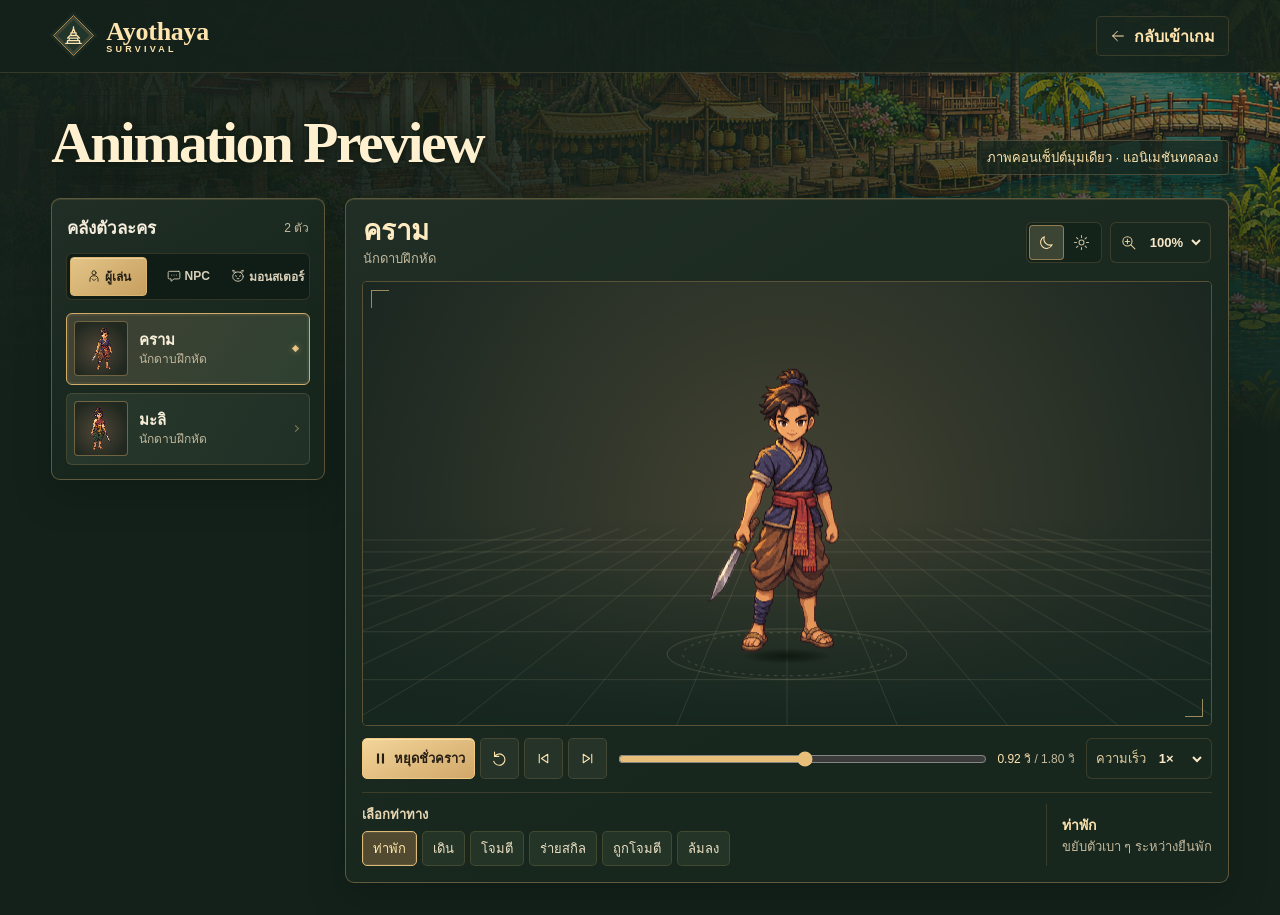
==== preview.html @ 8ae816fb "Add Ayothaya Survival game" ====
<!doctype html>
<html lang="th">
<head>
  <meta charset="utf-8">
  <meta name="viewport" content="width=device-width, initial-scale=1">
  <meta name="theme-color" content="#15221b">
  <title>Animation Preview · Ayothaya Survival</title>
  <link rel="icon" href="data:image/svg+xml,%3Csvg xmlns='http://www.w3.org/2000/svg' viewBox='0 0 24 24'%3E%3Cpath fill='%2324352b' stroke='%23e5bf7b' d='M12 1 23 12 12 23 1 12Z'/%3E%3Cpath fill='none' stroke='%23ffe3a7' d='m9 12 3-6 3 6M8 15l2-3h4l2 3M7 18v-3h10v3z'/%3E%3C/svg%3E">
  <link rel="stylesheet" href="preview.css">
  <script src="preview-data.js" defer></script>
  <script src="preview-stage.js" defer></script>
  <script src="preview.js" defer></script>
</head>
<body>
  <svg class="icon-library" xmlns="http://www.w3.org/2000/svg" aria-hidden="true">
    <symbol id="pv-temple" viewBox="0 0 24 24"><path d="M3 21h18M5 18h14v3H5zM7 18v-3h10v3M5 15l3-3h8l3 3M9 12V9h6v3M10 9l2-5 2 5M12 4V2"/></symbol>
    <symbol id="pv-back" viewBox="0 0 24 24"><path d="m11 5-7 7 7 7M4 12h16"/></symbol>
    <symbol id="pv-player" viewBox="0 0 24 24"><circle cx="12" cy="6.5" r="3.5"/><path d="M5 21v-2.5a7 7 0 0 1 14 0V21M9 17l3 3 3-3"/></symbol>
    <symbol id="pv-npc" viewBox="0 0 24 24"><path d="M20 4H4a2 2 0 0 0-2 2v9a2 2 0 0 0 2 2h3v4l5-4h8a2 2 0 0 0 2-2V6a2 2 0 0 0-2-2Z"/><path d="M8 10.5h.01m4 0h.01m4 0h.01"/></symbol>
    <symbol id="pv-monster" viewBox="0 0 24 24"><path d="M6 7C4 6 3 4 3 2c4 1 5 3 5 4m8 0c0-1 1-3 5-4 0 2-1 4-3 5m3 6a9 8 0 1 1-18 0 9 8 0 0 1 18 0Z"/><path d="m7.5 11.5 2 1m7-1-2 1m-4 4h3"/></symbol>
    <symbol id="pv-play" viewBox="0 0 24 24"><path d="M8 5l12 7-12 7Z" fill="currentColor" stroke="none"/></symbol>
    <symbol id="pv-pause" viewBox="0 0 24 24"><path d="M7 5h3v14H7zm7 0h3v14h-3z" fill="currentColor" stroke="none"/></symbol>
    <symbol id="pv-replay" viewBox="0 0 24 24"><path d="M5 9a8 8 0 1 1-1 7M5 3v6h6"/></symbol>
    <symbol id="pv-step-back" viewBox="0 0 24 24"><path d="M18 6 9 12l9 6ZM6 6v12"/></symbol>
    <symbol id="pv-step-next" viewBox="0 0 24 24"><path d="m6 6 9 6-9 6ZM18 6v12"/></symbol>
    <symbol id="pv-dark" viewBox="0 0 24 24"><path d="M20 15A8.5 8.5 0 0 1 9 4a8.5 8.5 0 1 0 11 11Z"/></symbol>
    <symbol id="pv-light" viewBox="0 0 24 24"><circle cx="12" cy="12" r="3.5"/><path d="M12 2v3m0 14v3M2 12h3m14 0h3M5 5l2 2m10 10 2 2M5 19l2-2M17 7l2-2"/></symbol>
    <symbol id="pv-zoom" viewBox="0 0 24 24"><circle cx="10.5" cy="10.5" r="6.5"/><path d="m15 15 6 6M7.5 10.5h6m-3-3v6"/></symbol>
  </svg>

  <header class="site-bar">
    <div class="page-width site-bar-inner">
      <div class="site-brand" aria-label="Ayothaya Survival">
        <span class="brand-mark" aria-hidden="true"><svg class="icon"><use href="#pv-temple"></use></svg></span>
        <span class="brand-wordmark"><b lang="en">Ayothaya</b><span lang="en">Survival</span></span>
      </div>
      <a class="return-link" href="index.html"><svg class="icon" aria-hidden="true"><use href="#pv-back"></use></svg> กลับเข้าเกม</a>
    </div>
  </header>

  <main class="page-width preview-page">
    <div class="page-heading">
      <h1 lang="en">Animation Preview</h1>
      <p class="preview-note">ภาพคอนเซ็ปต์มุมเดียว · แอนิเมชันทดลอง</p>
    </div>

    <div class="workbench">
      <aside class="catalog panel" aria-labelledby="catalog-heading">
        <div class="catalog-heading">
          <h2 id="catalog-heading">คลังตัวละคร</h2>
          <span id="actor-count" class="actor-count"></span>
        </div>
        <div class="group-choices" role="group" aria-label="ประเภทตัวละคร">
          <button type="button" data-group="player" aria-pressed="true"><svg class="icon" aria-hidden="true"><use href="#pv-player"></use></svg> ผู้เล่น</button>
          <button type="button" data-group="npc" aria-pressed="false"><svg class="icon" aria-hidden="true"><use href="#pv-npc"></use></svg> NPC</button>
          <button type="button" data-group="monster" aria-pressed="false"><svg class="icon" aria-hidden="true"><use href="#pv-monster"></use></svg> มอนสเตอร์</button>
        </div>
        <div id="actor-list" class="actor-list" role="group" aria-label="เลือกตัวละคร"></div>
      </aside>

      <section class="viewer panel" aria-labelledby="actor-name">
        <header class="viewer-head">
          <div class="actor-heading">
            <h2 id="actor-name"></h2>
            <span id="actor-role"></span>
          </div>
          <div class="stage-controls">
            <div class="ground-choices" role="group" aria-label="สีพื้นหลังเวที">
              <button type="button" data-ground="dark" aria-pressed="true" aria-label="โหมดพื้นเข้ม" title="พื้นเข้ม"><svg class="icon" aria-hidden="true"><use href="#pv-dark"></use></svg></button>
              <button type="button" data-ground="light" aria-pressed="false" aria-label="โหมดพื้นสว่าง" title="พื้นสว่าง"><svg class="icon" aria-hidden="true"><use href="#pv-light"></use></svg></button>
            </div>
            <label class="control-select zoom-control" title="ซูม">
              <svg class="icon" aria-hidden="true"><use href="#pv-zoom"></use></svg>
              <span class="sr-only">ซูม</span>
              <select id="zoom" aria-label="ซูม">
                <option value=".8">80%</option>
                <option value="1" selected>100%</option>
                <option value="1.3">130%</option>
              </select>
            </label>
          </div>
        </header>

        <div id="stage" class="stage">
          <canvas id="preview-canvas" role="img" aria-label="เวทีพรีวิวแอนิเมชันตัวละคร">เบราว์เซอร์นี้ไม่รองรับ Canvas</canvas>
        </div>

        <div class="viewer-controls">
          <div class="playback">
            <div class="transport">
              <button class="play-toggle" id="play-toggle" type="button">
                <svg class="icon when-paused" aria-hidden="true"><use href="#pv-play"></use></svg>
                <svg class="icon when-playing" aria-hidden="true"><use href="#pv-pause"></use></svg>
                <span id="play-label">เล่น</span>
              </button>
              <button class="icon-button" id="replay" type="button" aria-label="เล่นใหม่ตั้งแต่ต้น" title="เล่นใหม่ตั้งแต่ต้น"><svg class="icon" aria-hidden="true"><use href="#pv-replay"></use></svg></button>
              <button class="icon-button frame-button" id="step-back" type="button" aria-label="ถอยหนึ่งเฟรม" title="ถอยหนึ่งเฟรม"><svg class="icon" aria-hidden="true"><use href="#pv-step-back"></use></svg></button>
              <button class="icon-button frame-button" id="step-next" type="button" aria-label="ไปข้างหน้าหนึ่งเฟรม" title="ไปข้างหน้าหนึ่งเฟรม"><svg class="icon" aria-hidden="true"><use href="#pv-step-next"></use></svg></button>
            </div>
            <div class="scrubber">
              <input type="range" id="timeline" min="0" max="1000" value="0" aria-label="ตำแหน่งในแอนิเมชัน">
              <output class="time" for="timeline" aria-live="off"><span id="time-readout">0.00</span><span aria-hidden="true"> / </span><span id="duration-readout">0.00</span></output>
            </div>
            <label class="control-select speed-control"><span>ความเร็ว</span>
              <select id="playback-speed" aria-label="ความเร็ว" title="ความเร็ว">
                <option value=".5">0.5×</option>
                <option value="1" selected>1×</option>
                <option value="1.5">1.5×</option>
                <option value="2">2×</option>
              </select>
            </label>
          </div>

          <div class="animation-panel">
            <div class="animation-body">
              <h3 id="animation-heading">เลือกท่าทาง</h3>
              <div id="animation-list" class="animation-list" role="group" aria-labelledby="animation-heading"></div>
            </div>
            <div class="animation-details">
              <strong id="animation-name"></strong>
              <span id="animation-description"></span>
            </div>
          </div>
        </div>
      </section>
    </div>
    <noscript><p class="panel noscript">เปิด JavaScript ในเบราว์เซอร์เพื่อดูแอนิเมชัน</p></noscript>
  </main>
</body>
</html>
---- preview.css ----
:root {
  color-scheme: dark;
  font-family: "Leelawadee UI", Tahoma, sans-serif;
  background: #14211b;
  color: #f4eddb;
  --page: #14211b;
  --panel: #1b2921;
  --gold: #eac784;
  --gold-light: #ffe4ad;
  --muted: #c3b99d;
  --line: #a7865480;
  --soft-line: #a786543d;
  --serif: "Instrument Serif", Palatino, Georgia, serif;
  --gutter: clamp(16px, 4vw, 70px);
}

*, *::before, *::after { box-sizing: border-box; }
body { position: relative; min-width: 280px; min-height: 100vh; margin: 0; }
body::before {
  position: absolute;
  z-index: -1;
  inset: 0 0 auto;
  height: min(435px, 80vh);
  background:
    linear-gradient(0deg, var(--page), #14211b08 80%),
    linear-gradient(90deg, #14211bf2 3%, #14211bca 47%, #14211b3d 100%),
    url("assets/tha-phraya.png") 50% 23% / cover;
  opacity: .73;
  content: "";
}

button, select, input { font: inherit; }
button, select { color: inherit; }
button, select { cursor: pointer; }
button:disabled, select:disabled { cursor: default; opacity: .48; }
a { color: inherit; }
:where(button, select, input, a):focus-visible { outline: 2px solid var(--gold-light); outline-offset: 3px; }
[hidden] { display: none !important; }
.sr-only {
  position: absolute;
  width: 1px;
  height: 1px;
  overflow: hidden;
  clip-path: inset(50%);
  white-space: nowrap;
}

.icon-library { position: absolute; overflow: hidden; width: 0; height: 0; }
.icon {
  display: inline-block;
  width: 1em;
  height: 1em;
  fill: none;
  stroke: currentColor;
  stroke-linecap: round;
  stroke-linejoin: round;
  stroke-width: 1.5;
  flex: none;
}

.page-width { width: min(1430px, calc(100% - var(--gutter) * 2)); margin-inline: auto; }
.site-bar {
  position: relative;
  background: #14211bea;
  border-bottom: 1px solid var(--soft-line);
}
.site-bar-inner { min-height: 72px; display: flex; align-items: center; justify-content: space-between; gap: 14px; }
.site-brand { display: flex; align-items: center; gap: 15px; }
.brand-mark {
  display: grid;
  place-items: center;
  flex: none;
  width: 35px;
  height: 35px;
  margin-left: 5px;
  transform: rotate(45deg) scale(.83);
  border: 1px solid #c29558;
  background: #22352b;
  color: var(--gold-light);
  box-shadow: inset 0 0 0 3px #d0a76b28, 0 0 0 3px #1b2b22;
}
.brand-mark .icon { font-size: 25px; transform: rotate(-45deg); }
.brand-wordmark { display: grid; color: var(--gold-light); line-height: 1.05; }
.brand-wordmark b { font-family: var(--serif); font-size: 26px; letter-spacing: -.01em; }
.brand-wordmark span { font-size: 9px; font-weight: 800; letter-spacing: .36em; text-transform: uppercase; }
.return-link {
  display: inline-flex;
  min-height: 40px;
  padding: 6px 13px;
  align-items: center;
  gap: 8px;
  border: 1px solid var(--soft-line);
  border-radius: 5px;
  background: #1b2a227e;
  color: var(--gold-light);
  font-weight: 650;
  text-decoration: none;
  white-space: nowrap;
}
.return-link:hover, .return-link:focus-visible { border-color: var(--gold); background: #273b2e; }

.preview-page { padding-block: clamp(24px, 4.5vh, 49px) 32px; }
.page-heading {
  min-height: 57px;
  display: flex;
  align-items: baseline;
  justify-content: space-between;
  gap: 14px;
  margin: 0 0 23px;
}
.page-heading h1 {
  margin: 0;
  color: #fff1d0;
  font-family: var(--serif);
  font-size: clamp(34px, 4.5vw, 64px);
  font-weight: 600;
  letter-spacing: -.043em;
  line-height: .99;
  text-shadow: 0 3px 22px #111c14, 0 1px 3px #131d15;
}
.preview-note {
  margin: 0;
  color: #ffe4ad;
  font-size: 13px;
  padding: 6px 10px;
  border: 1px solid #d0a76b45;
  border-radius: 4px;
  background: #17271ebd;
  text-align: center;
}
.workbench {
  display: grid;
  grid-template-columns: minmax(256px, .31fr) minmax(0, 1fr);
  align-items: start;
  gap: clamp(12px, 1.5vw, 24px);
}
.panel {
  border: 1px solid var(--line);
  border-radius: 9px;
  background: linear-gradient(150deg, #202e25, #18271e 65%);
  box-shadow: inset 0 1px #ffe3ab1e, 0 15px 34px #0a130d59;
}

.catalog { min-width: 0; padding: 14px; }
.catalog-heading {
  display: flex;
  justify-content: space-between;
  align-items: center;
  gap: 10px;
  margin: 1px 1px 12px;
}
.catalog-heading h2 { margin: 0; font-size: 17px; font-weight: 700; }
.actor-count { color: var(--muted); font-size: 12px; white-space: nowrap; }
.group-choices {
  display: grid;
  grid-template-columns: repeat(3, minmax(0, 1fr));
  gap: 3px;
  margin-bottom: 13px;
  border: 1px solid var(--soft-line);
  border-radius: 6px;
  padding: 3px;
  background: #101d16;
}
.group-choices button {
  display: inline-flex;
  align-items: center;
  justify-content: center;
  gap: 4px;
  min-height: 39px;
  padding: 2px 1px;
  border: 1px solid transparent;
  border-radius: 4px;
  background: transparent;
  color: #d7cfb9;
  font-size: 12px;
  font-weight: 680;
  white-space: nowrap;
}
.group-choices button .icon { font-size: 14px; }
.group-choices button:hover { background: #29372b; color: #fff3d6; }
.group-choices button:is(.is-active, [aria-pressed="true"], [aria-selected="true"]) {
  border-color: #dab371;
  background: linear-gradient(145deg, #e3c487, #c69f60);
  color: #211e14;
  box-shadow: inset 0 1px #fff1b978;
}
.actor-list { display: grid; gap: 8px; }
.actor-card {
  display: flex;
  position: relative;
  align-items: center;
  gap: 11px;
  min-width: 0;
  width: 100%;
  min-height: 72px;
  border: 1px solid #a786543f;
  border-radius: 6px;
  background: linear-gradient(120deg, #28382c, #203026);
  color: #f7eed8;
  padding: 6px 21px 6px 7px;
  text-align: left;
}
.actor-card::after {
  content: "";
  flex: none;
  position: absolute;
  right: 11px;
  width: 5px;
  height: 5px;
  border: solid #d4b77b;
  border-width: 1px 1px 0 0;
  opacity: .55;
  transform: rotate(45deg);
}
.actor-card:hover { border-color: #c8a465; background: #324434; }
.actor-card:is(.is-active, [aria-pressed="true"], [aria-selected="true"]) {
  border-color: #d4ac69;
  background: linear-gradient(120deg, #414334, #2e4031);
  box-shadow: inset 0 0 0 2px #dec68b13;
}
.actor-card:is(.is-active, [aria-pressed="true"], [aria-selected="true"])::after {
  background: var(--gold);
  box-shadow: 0 0 6px #e3bd7580;
  opacity: 1;
}
.actor-thumb {
  display: grid;
  place-items: center;
  flex: 0 0 auto;
  width: 54px;
  height: 55px;
  overflow: hidden;
  border: 1px solid #d1ab6b73;
  border-radius: 4px;
  background: radial-gradient(ellipse at 45% 54%, #514638, #20281f 76%);
  image-rendering: pixelated;
}
.actor-thumb-art { display: block; background-repeat: no-repeat; }
.actor-info { display: grid; min-width: 0; align-content: center; gap: 2px; }
.actor-info strong { font-size: 15px; line-height: 1.3; }
.actor-info small { color: var(--muted); font-size: 12px; line-height: 1.35; }

.viewer { min-width: 0; padding: clamp(9px, 1.25vw, 18px); }
.viewer-head {
  display: flex;
  justify-content: space-between;
  align-items: center;
  gap: 10px;
  min-height: 55px;
  margin: 0 1px 11px;
}
.actor-heading { display: grid; min-width: 0; align-content: center; gap: 2px; }
.actor-heading h2 {
  margin: 0;
  color: #ffebc2;
  font-size: clamp(22px, 2.15vw, 30px);
  font-weight: 700;
  line-height: 1.15;
  overflow-wrap: anywhere;
}
#actor-role { color: var(--muted); font-size: 13px; }
.stage-controls { display: flex; align-items: center; justify-content: end; flex: 0 0 auto; gap: 8px; }
.ground-choices {
  display: flex;
  padding: 2px;
  border: 1px solid var(--soft-line);
  border-radius: 6px;
  background: #14231a;
}
.ground-choices button {
  display: grid;
  place-items: center;
  width: 35px;
  height: 35px;
  border: 1px solid transparent;
  border-radius: 4px;
  background: transparent;
  color: var(--muted);
  font-size: 17px;
}
.ground-choices button:hover { color: var(--gold-light); background: #344636; }
.ground-choices button:is(.is-active, [aria-pressed="true"]) {
  border-color: #c39b60a3;
  background: #3c4534;
  color: var(--gold-light);
}
.control-select {
  display: inline-flex;
  gap: 5px;
  align-items: center;
  min-height: 41px;
  padding: 1px 6px 1px 9px;
  border: 1px solid var(--soft-line);
  border-radius: 6px;
  background: #19281e;
  color: #e4cf9f;
  font-size: 13px;
  white-space: nowrap;
}
.control-select select {
  min-height: 36px;
  border: 0;
  border-radius: 2px;
  padding: 0 4px;
  background: #19281e;
  color: #f8e8c8;
  font-weight: 650;
}
.control-select select:focus-visible { outline-offset: -1px; }
.zoom-control .icon { font-size: 17px; }

.stage {
  isolation: isolate;
  position: relative;
  height: clamp(340px, 49.5vh, 540px);
  overflow: hidden;
  border: 1px solid #b18d5573;
  border-radius: 5px;
  background:
    radial-gradient(ellipse at 48% 55%, #53604a42 0%, transparent 55%),
    #14201a;
  box-shadow: inset 0 0 42px #101a16;
}
#preview-canvas { position: absolute; inset: 0; display: block; width: 100%; height: 100%; }
.stage::before,
.stage::after {
  content: "";
  position: absolute;
  z-index: 2;
  width: 18px;
  height: 18px;
  border: 0 solid #e4c280a3;
  pointer-events: none;
}
.stage::before { top: 8px; left: 8px; border-width: 1px 0 0 1px; }
.stage::after { right: 8px; bottom: 8px; border-width: 0 1px 1px 0; }

.viewer-controls { margin-top: 12px; }
.playback { display: grid; grid-template-columns: auto 1fr auto; align-items: center; gap: 11px; }
.transport { display: flex; align-items: center; gap: 5px; }
.transport button {
  display: inline-grid;
  place-items: center;
  min-height: 41px;
  min-width: 39px;
  padding: 0 7px;
  border: 1px solid var(--soft-line);
  border-radius: 5px;
  background: #253329;
  color: var(--gold-light);
  font-size: 17px;
}
.transport button:hover { border-color: #d2a964; background: #3e4b36; }
.transport .play-toggle {
  display: inline-flex;
  align-items: center;
  justify-content: center;
  gap: 5px;
  min-width: 83px;
  padding-inline: 9px;
  border-color: #f1c980;
  background: linear-gradient(155deg, #f3d59a, #d1a769);
  color: #261e13;
  box-shadow: inset 0 1px #ffe8b6ba;
}
.transport .play-toggle:hover { background: #ffe1a4; }
#play-label { font-size: 13px; font-weight: 760; white-space: nowrap; }
.play-toggle .when-playing { display: none; }
.play-toggle:is(.is-playing, [aria-pressed="true"], [data-playing="true"]) .when-playing { display: inline-block; }
.play-toggle:is(.is-playing, [aria-pressed="true"], [data-playing="true"]) .when-paused { display: none; }
.scrubber { display: grid; grid-template-columns: minmax(0, 1fr) auto; align-items: center; gap: 10px; }
#timeline {
  display: block;
  width: 100%;
  height: 36px;
  margin: 0;
  accent-color: #e7bf78;
  cursor: ew-resize;
}
.time {
  display: block;
  min-width: 78px;
  color: var(--muted);
  font-size: 12px;
  font-variant-numeric: tabular-nums;
  text-align: end;
  white-space: nowrap;
}
#time-readout { color: var(--gold-light); }

.animation-panel {
  display: grid;
  grid-template-columns: minmax(0, 1fr) minmax(160px, auto);
  gap: 10px 17px;
  margin-top: 13px;
  padding-top: 11px;
  border-top: 1px solid var(--soft-line);
}
.animation-body h3 { margin: 0 0 6px; font-size: 13px; color: #e8d8b3; font-weight: 680; }
.animation-list { display: flex; flex-wrap: wrap; gap: 5px; }
.animation-button {
  min-height: 35px;
  padding: 2px 10px;
  border: 1px solid var(--soft-line);
  border-radius: 5px;
  background: #243426;
  color: #eee3c7;
  font-size: 13px;
}
.animation-button:hover { border-color: var(--gold); background: #354330; }
.animation-button:is(.is-active, [aria-pressed="true"], [aria-selected="true"]) {
  border-color: #deba79;
  background: #514a31;
  color: #ffe5a8;
  box-shadow: inset 0 0 0 1px #edce8f17;
}
.animation-details {
  display: grid;
  min-width: 0;
  max-width: 270px;
  align-content: center;
  gap: 2px;
  padding-left: 15px;
  border-left: 1px solid var(--soft-line);
}
#animation-name { color: var(--gold-light); font-size: 14px; }
#animation-description { color: var(--muted); font-size: 13px; line-height: 1.35; }
.noscript { padding: 12px; color: var(--gold-light); }

@media (max-width: 1050px) {
  .speed-control > span { display: none; }
  .playback { gap: 8px; }
  .scrubber { gap: 6px; }
}

@media (max-width: 780px) {
  .site-bar-inner { min-height: 61px; }
  .preview-page { padding-top: 26px; }
  .workbench { grid-template-columns: minmax(0, 1fr); }
  .catalog { padding: 10px; }
  .catalog-heading { margin: 0 1px 7px; }
  .group-choices { margin-bottom: 7px; }
  .group-choices button { min-height: 35px; }
  .actor-list {
    display: grid;
    grid-auto-flow: column;
    grid-auto-columns: clamp(144px, 41%, 198px);
    justify-content: start;
    gap: 6px;
    overflow-x: auto;
    overscroll-behavior-inline: contain;
    padding: 3px 2px;
    scrollbar-color: #ad8b57 #17271f;
    scrollbar-width: thin;
  }
  .actor-card { min-height: 54px; gap: 6px; padding: 4px 6px; }
  .actor-card::after { display: none; }
  .actor-thumb { width: 43px; height: 45px; }
  .actor-thumb-art { transform: scale(.85); }
  .actor-info strong { font-size: 13px; }
  .actor-info small { font-size: 11px; }
  .stage { height: clamp(280px, 49vh, 440px); }
}
@media (max-width: 530px) {
  .page-heading { display: grid; gap: 8px; margin-bottom: 15px; min-height: 0; }
  .preview-note { justify-self: start; font-size: 12px; padding: 3px 7px; }
  .viewer-head { min-height: 44px; margin-bottom: 8px; }
  .stage-controls { gap: 4px; }
  .control-select { min-height: 35px; padding: 0 4px; }
  .control-select select { min-height: 32px; padding-inline: 2px; }
  .zoom-control .icon { display: none; }
  .ground-choices button { width: 28px; height: 29px; }
  #actor-role { font-size: 12px; }
  .stage { height: clamp(260px, 42vh, 385px); }
  .playback { grid-template-columns: 1fr auto; }
  .scrubber { grid-column: 1 / -1; grid-row: 2; }
  .transport button { min-height: 39px; }
  .animation-panel { grid-template-columns: minmax(0, 1fr); margin-top: 6px; }
  .animation-details {
    display: flex;
    flex-wrap: wrap;
    align-items: baseline;
    gap: 4px 7px;
    max-width: none;
    padding-left: 0;
    border-left: 0;
  }
}

@media (max-width: 370px) {
  .site-brand { gap: 9px; }
  .brand-wordmark b { font-size: 23px; }
  .brand-wordmark span { font-size: 8px; }
  .return-link { padding-inline: 8px; font-size: 12px; }
  .transport { gap: 3px; }
  .transport button { min-width: 34px; }
  .transport .play-toggle { min-width: 69px; padding-inline: 5px; }
  .time { min-width: 65px; }
}
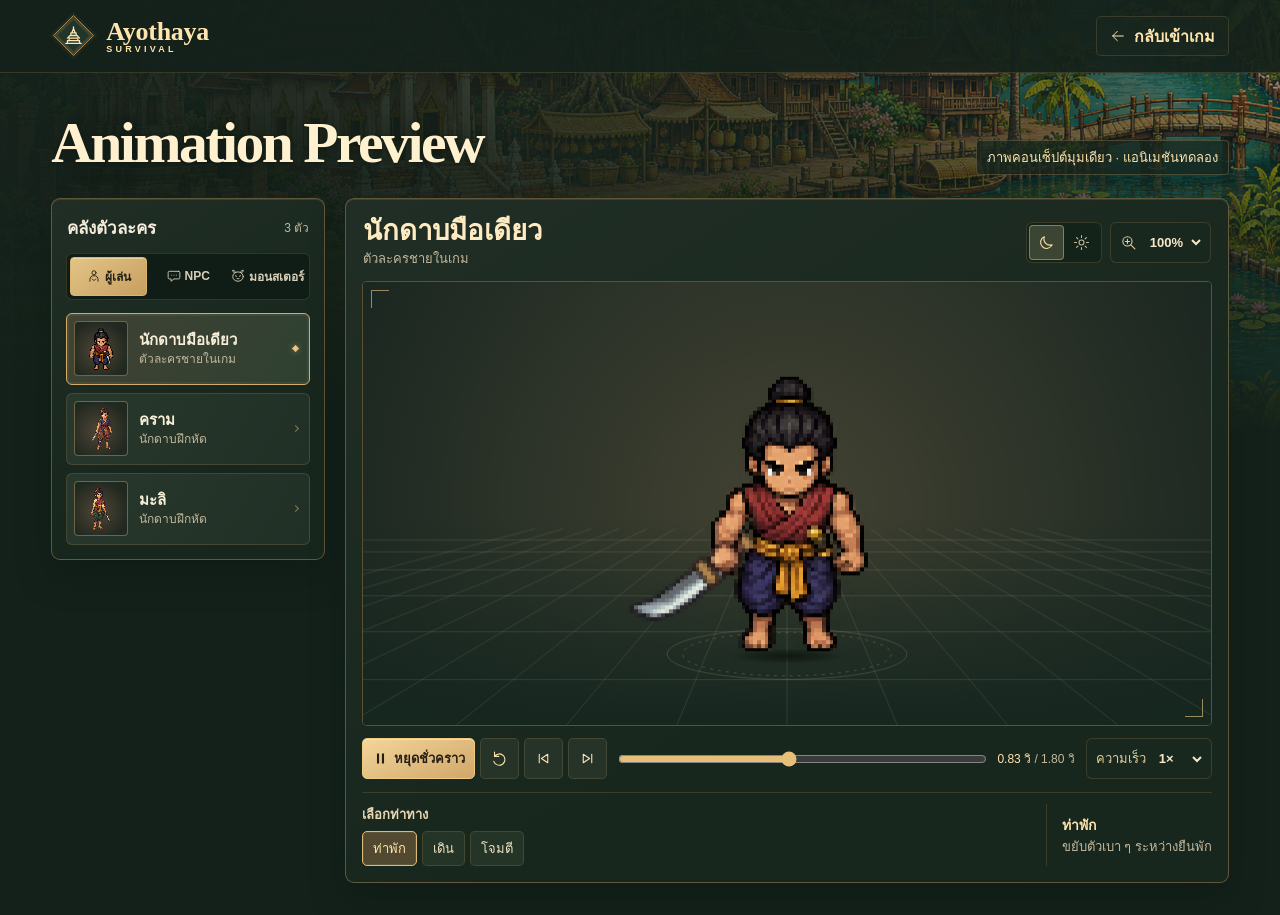
==== commit 18fa1073: "Animate the one-handed swordsman and equipped blades" ====
--- a/preview.html
+++ b/preview.html
@@ -7,6 +7,8 @@
   <title>Animation Preview · Ayothaya Survival</title>
   <link rel="icon" href="data:image/svg+xml,%3Csvg xmlns='http://www.w3.org/2000/svg' viewBox='0 0 24 24'%3E%3Cpath fill='%2324352b' stroke='%23e5bf7b' d='M12 1 23 12 12 23 1 12Z'/%3E%3Cpath fill='none' stroke='%23ffe3a7' d='m9 12 3-6 3 6M8 15l2-3h4l2 3M7 18v-3h10v3z'/%3E%3C/svg%3E">
   <link rel="stylesheet" href="preview.css">
+  <script src="game.js" defer></script>
+  <script src="player-sprite.js" defer></script>
   <script src="preview-data.js" defer></script>
   <script src="preview-stage.js" defer></script>
   <script src="preview.js" defer></script>
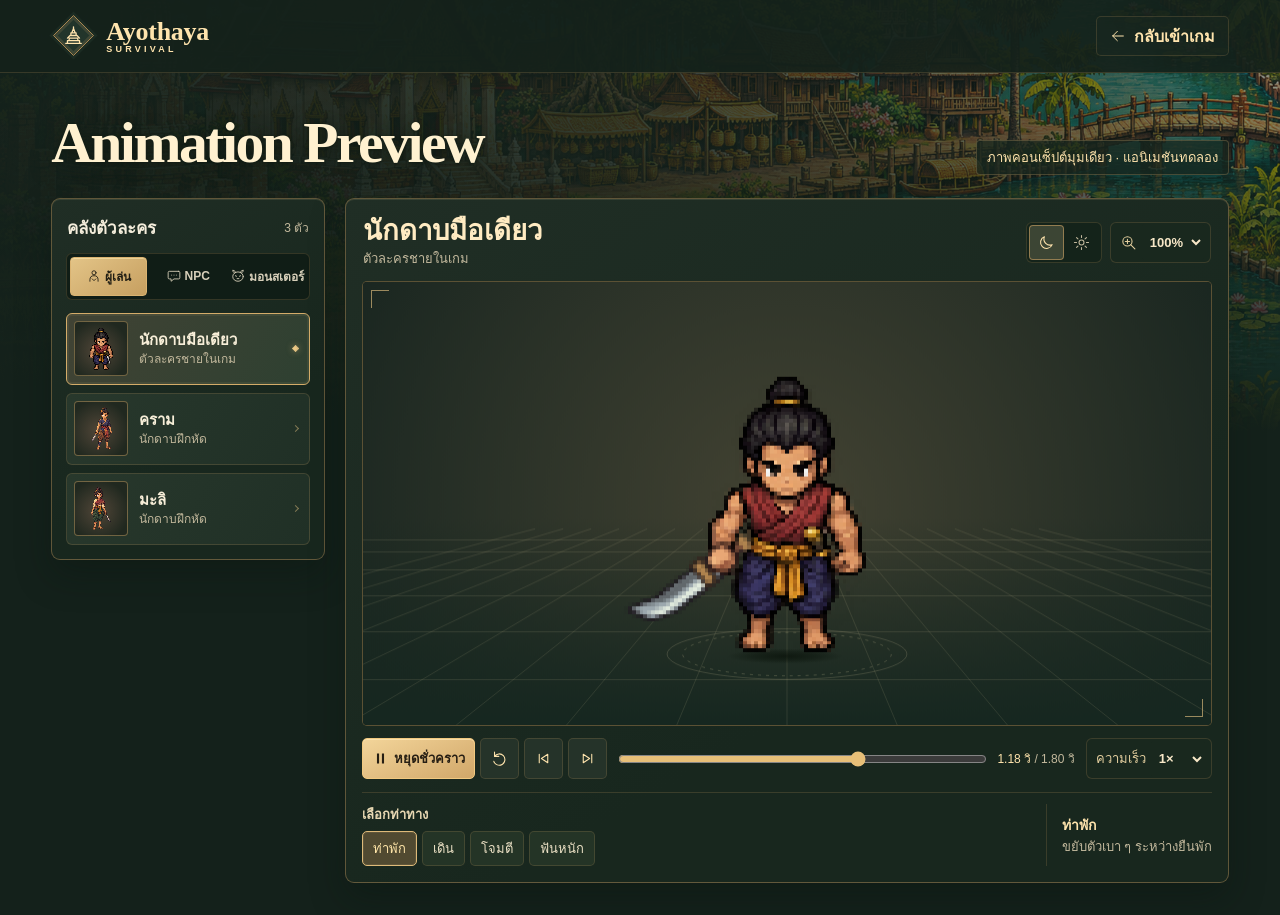
==== commit 43700a94: "Add training yard and refine combat and game UI" ====
--- a/preview.html
+++ b/preview.html
@@ -8,6 +8,7 @@
   <link rel="icon" href="data:image/svg+xml,%3Csvg xmlns='http://www.w3.org/2000/svg' viewBox='0 0 24 24'%3E%3Cpath fill='%2324352b' stroke='%23e5bf7b' d='M12 1 23 12 12 23 1 12Z'/%3E%3Cpath fill='none' stroke='%23ffe3a7' d='m9 12 3-6 3 6M8 15l2-3h4l2 3M7 18v-3h10v3z'/%3E%3C/svg%3E">
   <link rel="stylesheet" href="preview.css">
   <script src="game.js" defer></script>
+  <script src="heavy-effect.js" defer></script>
   <script src="player-sprite.js" defer></script>
   <script src="preview-data.js" defer></script>
   <script src="preview-stage.js" defer></script>
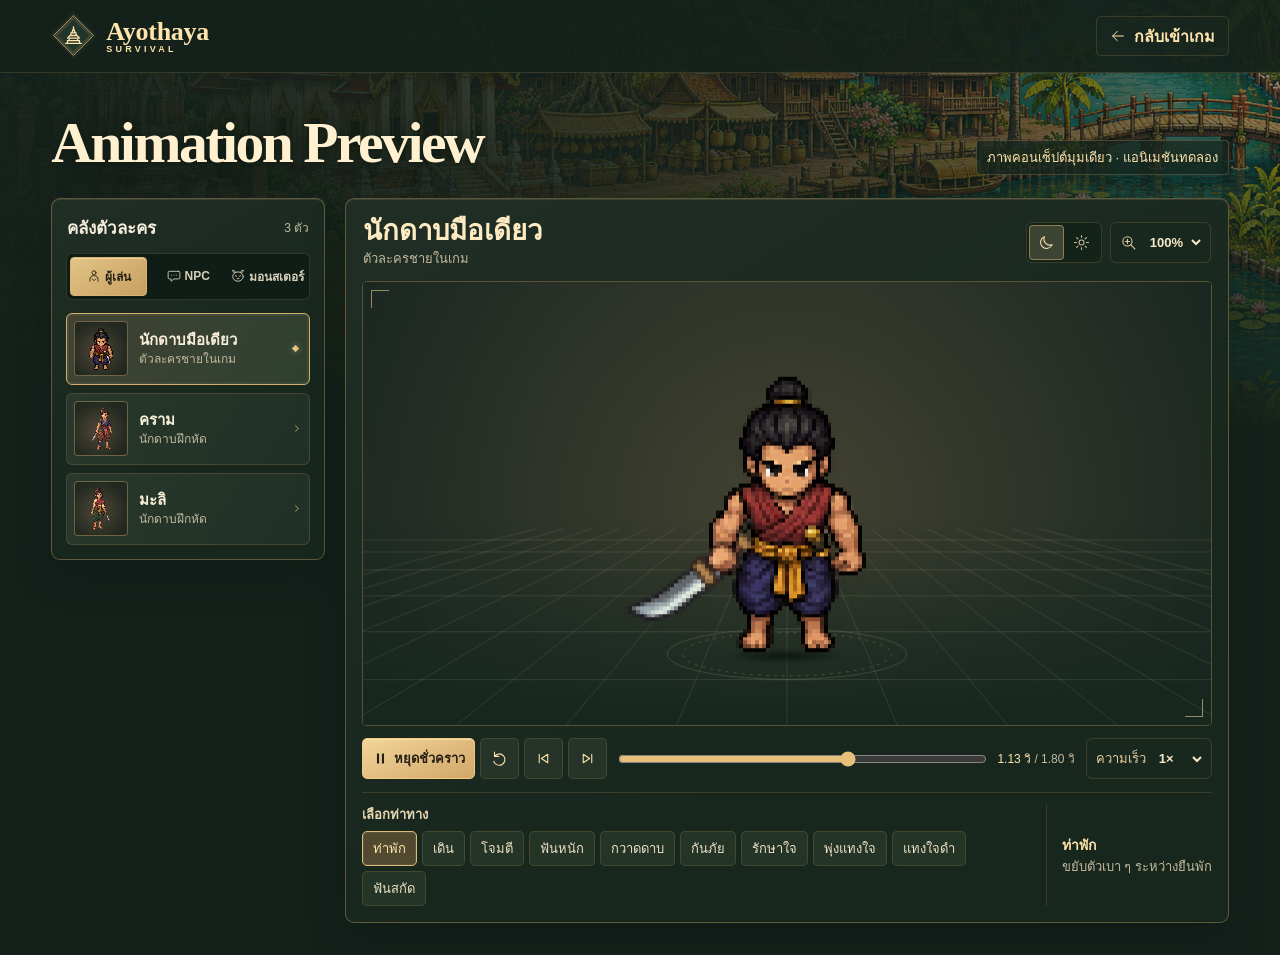
==== commit 1b24099c: "Add cemetery boss encounter, combat updates, and test report" ====
--- a/preview.html
+++ b/preview.html
@@ -9,6 +9,12 @@
   <link rel="stylesheet" href="preview.css">
   <script src="game.js" defer></script>
   <script src="heavy-effect.js" defer></script>
+  <script src="sweep-effect.js" defer></script>
+  <script src="guard-effect.js" defer></script>
+  <script src="heal-effect.js" defer></script>
+  <script src="piercing-effect.js" defer></script>
+  <script src="interrupt-effect.js" defer></script>
+  <script src="pret-slam-effect.js" defer></script>
   <script src="player-sprite.js" defer></script>
   <script src="preview-data.js" defer></script>
   <script src="preview-stage.js" defer></script>
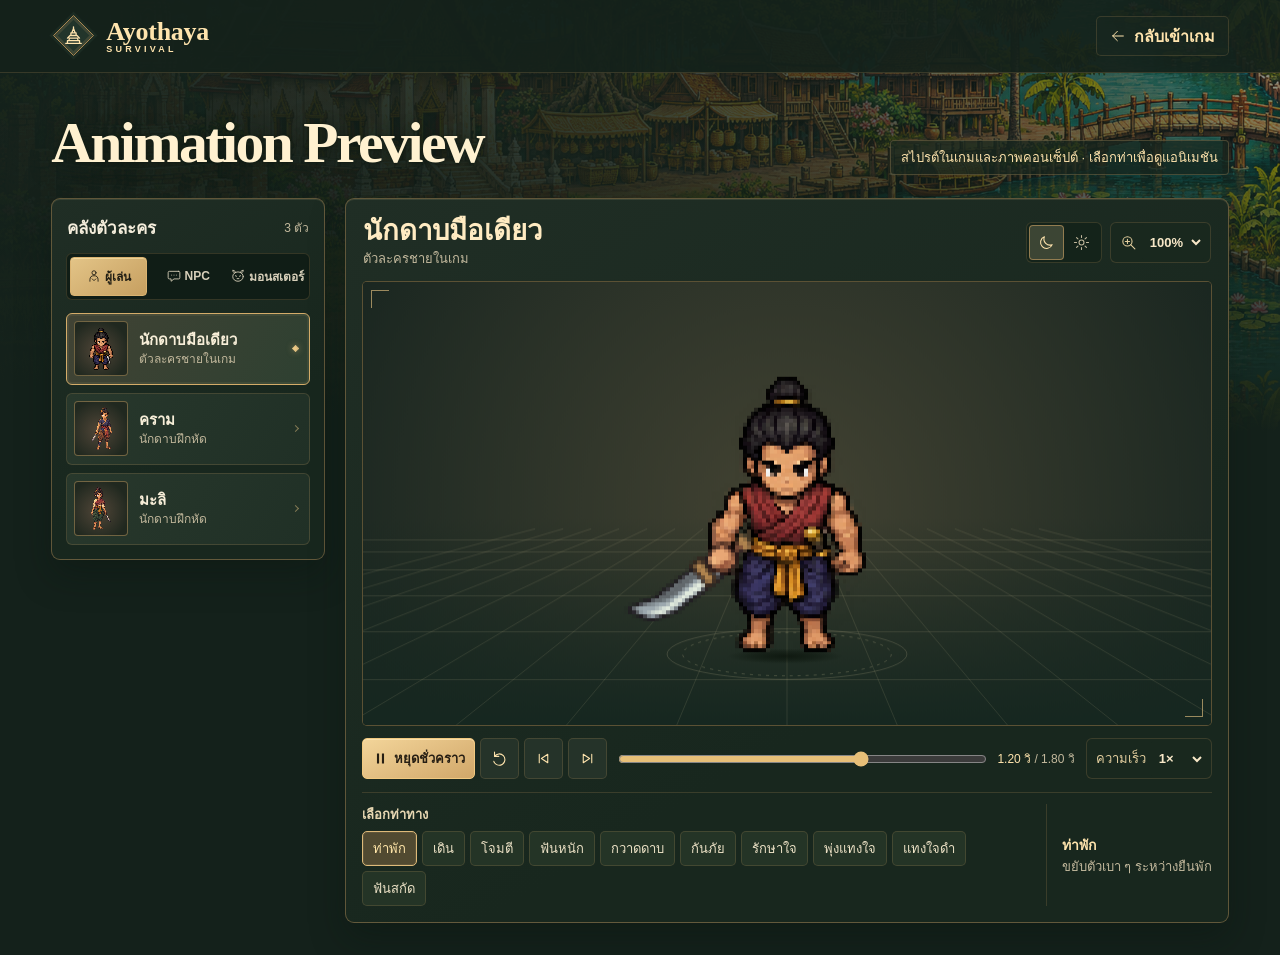
==== commit 18c8c75c: "Add Tha Kham harbor, Chalawan boss, and ferry travel" ====
--- a/preview.html
+++ b/preview.html
@@ -15,6 +15,7 @@
   <script src="piercing-effect.js" defer></script>
   <script src="interrupt-effect.js" defer></script>
   <script src="pret-slam-effect.js" defer></script>
+  <script src="chalawan-effect.js" defer></script>
   <script src="player-sprite.js" defer></script>
   <script src="preview-data.js" defer></script>
   <script src="preview-stage.js" defer></script>
@@ -50,7 +51,7 @@
   <main class="page-width preview-page">
     <div class="page-heading">
       <h1 lang="en">Animation Preview</h1>
-      <p class="preview-note">ภาพคอนเซ็ปต์มุมเดียว · แอนิเมชันทดลอง</p>
+      <p class="preview-note">สไปรต์ในเกมและภาพคอนเซ็ปต์ · เลือกท่าเพื่อดูแอนิเมชัน</p>
     </div>
 
     <div class="workbench">
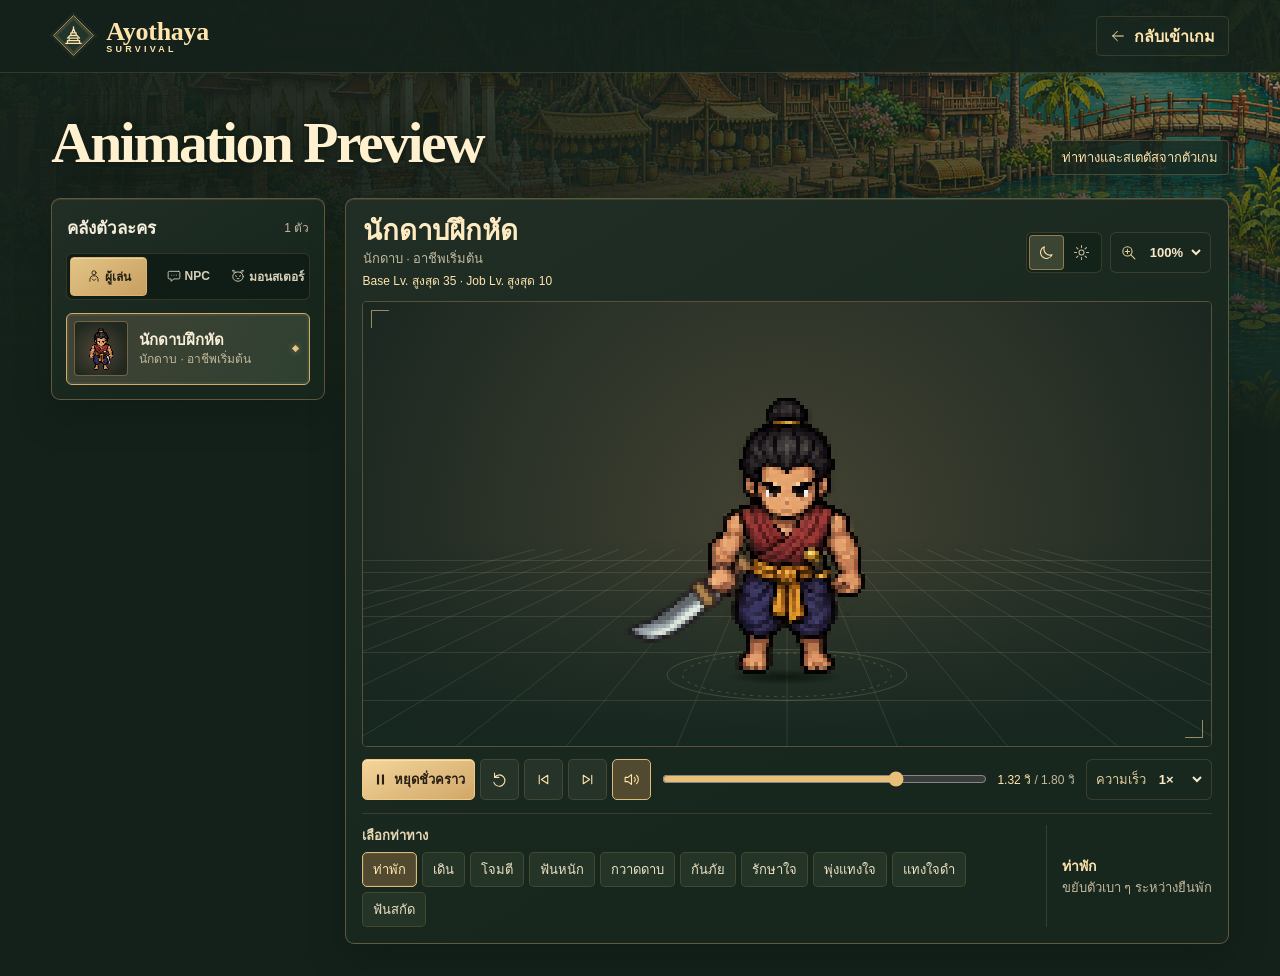
==== commit eca1392c: "Add the recruit quest and refine combat and animation preview" ====
--- a/preview.html
+++ b/preview.html
@@ -19,6 +19,7 @@
   <script src="player-sprite.js" defer></script>
   <script src="preview-data.js" defer></script>
   <script src="preview-stage.js" defer></script>
+  <script src="skill-audio.js" defer></script>
   <script src="preview.js" defer></script>
 </head>
 <body>
@@ -33,6 +34,8 @@
     <symbol id="pv-replay" viewBox="0 0 24 24"><path d="M5 9a8 8 0 1 1-1 7M5 3v6h6"/></symbol>
     <symbol id="pv-step-back" viewBox="0 0 24 24"><path d="M18 6 9 12l9 6ZM6 6v12"/></symbol>
     <symbol id="pv-step-next" viewBox="0 0 24 24"><path d="m6 6 9 6-9 6ZM18 6v12"/></symbol>
+    <symbol id="pv-speaker" viewBox="0 0 24 24"><path d="M3 9h4l5-4v14l-5-4H3zM16 9a4 4 0 0 1 0 6m3-9a8 8 0 0 1 0 12"/></symbol>
+    <symbol id="pv-muted" viewBox="0 0 24 24"><path d="M3 9h4l5-4v14l-5-4H3zM16 9l5 6m0-6-5 6"/></symbol>
     <symbol id="pv-dark" viewBox="0 0 24 24"><path d="M20 15A8.5 8.5 0 0 1 9 4a8.5 8.5 0 1 0 11 11Z"/></symbol>
     <symbol id="pv-light" viewBox="0 0 24 24"><circle cx="12" cy="12" r="3.5"/><path d="M12 2v3m0 14v3M2 12h3m14 0h3M5 5l2 2m10 10 2 2M5 19l2-2M17 7l2-2"/></symbol>
     <symbol id="pv-zoom" viewBox="0 0 24 24"><circle cx="10.5" cy="10.5" r="6.5"/><path d="m15 15 6 6M7.5 10.5h6m-3-3v6"/></symbol>
@@ -51,7 +54,7 @@
   <main class="page-width preview-page">
     <div class="page-heading">
       <h1 lang="en">Animation Preview</h1>
-      <p class="preview-note">สไปรต์ในเกมและภาพคอนเซ็ปต์ · เลือกท่าเพื่อดูแอนิเมชัน</p>
+      <p class="preview-note">ท่าทางและสเตตัสจากตัวเกม</p>
     </div>
 
     <div class="workbench">
@@ -73,6 +76,7 @@
           <div class="actor-heading">
             <h2 id="actor-name"></h2>
             <span id="actor-role"></span>
+            <span id="actor-stats" hidden></span>
           </div>
           <div class="stage-controls">
             <div class="ground-choices" role="group" aria-label="สีพื้นหลังเวที">
@@ -106,10 +110,13 @@
               <button class="icon-button" id="replay" type="button" aria-label="เล่นใหม่ตั้งแต่ต้น" title="เล่นใหม่ตั้งแต่ต้น"><svg class="icon" aria-hidden="true"><use href="#pv-replay"></use></svg></button>
               <button class="icon-button frame-button" id="step-back" type="button" aria-label="ถอยหนึ่งเฟรม" title="ถอยหนึ่งเฟรม"><svg class="icon" aria-hidden="true"><use href="#pv-step-back"></use></svg></button>
               <button class="icon-button frame-button" id="step-next" type="button" aria-label="ไปข้างหน้าหนึ่งเฟรม" title="ไปข้างหน้าหนึ่งเฟรม"><svg class="icon" aria-hidden="true"><use href="#pv-step-next"></use></svg></button>
+              <button class="icon-button" id="sound-toggle" type="button" aria-label="เสียง Preview" aria-pressed="false" title="เปิดเสียง Preview">
+                <svg class="icon" aria-hidden="true"><use href="#pv-muted"></use></svg>
+              </button>
             </div>
             <div class="scrubber">
               <input type="range" id="timeline" min="0" max="1000" value="0" aria-label="ตำแหน่งในแอนิเมชัน">
-              <output class="time" for="timeline" aria-live="off"><span id="time-readout">0.00</span><span aria-hidden="true"> / </span><span id="duration-readout">0.00</span></output>
+              <output class="time" for="timeline" aria-label="เวลาแอนิเมชันใน Preview" title="เวลาแอนิเมชันใน Preview" aria-live="off"><span id="time-readout">0.00</span><span aria-hidden="true"> / </span><span id="duration-readout">0.00</span></output>
             </div>
             <label class="control-select speed-control"><span>ความเร็ว</span>
               <select id="playback-speed" aria-label="ความเร็ว" title="ความเร็ว">
@@ -129,6 +136,7 @@
             <div class="animation-details">
               <strong id="animation-name"></strong>
               <span id="animation-description"></span>
+              <span id="animation-stats" hidden></span>
             </div>
           </div>
         </div>
--- a/preview.css
+++ b/preview.css
@@ -259,6 +259,7 @@
   overflow-wrap: anywhere;
 }
 #actor-role { color: var(--muted); font-size: 13px; }
+#actor-stats { color: var(--gold-light); font-size: 12px; font-variant-numeric: tabular-nums; }
 .stage-controls { display: flex; align-items: center; justify-content: end; flex: 0 0 auto; gap: 8px; }
 .ground-choices {
   display: flex;
@@ -351,6 +352,7 @@
   font-size: 17px;
 }
 .transport button:hover { border-color: #d2a964; background: #3e4b36; }
+.transport #sound-toggle[aria-pressed="true"] { border-color: #deba79; background: #514a31; color: #ffe5a8; }
 .transport .play-toggle {
   display: inline-flex;
   align-items: center;
@@ -425,6 +427,7 @@
 }
 #animation-name { color: var(--gold-light); font-size: 14px; }
 #animation-description { color: var(--muted); font-size: 13px; line-height: 1.35; }
+#animation-stats { color: var(--gold-light); font-size: 12px; line-height: 1.45; white-space: pre-line; }
 .noscript { padding: 12px; color: var(--gold-light); }
 
 @media (max-width: 1050px) {
@@ -487,6 +490,13 @@
   }
 }
 
+@media (max-width: 420px) {
+  .playback { grid-template-columns: minmax(0, 1fr) auto; }
+  .transport { grid-column: 1 / -1; }
+  .scrubber { grid-column: 1; }
+  .speed-control { grid-column: 2; grid-row: 2; }
+}
+
 @media (max-width: 370px) {
   .site-brand { gap: 9px; }
   .brand-wordmark b { font-size: 23px; }
